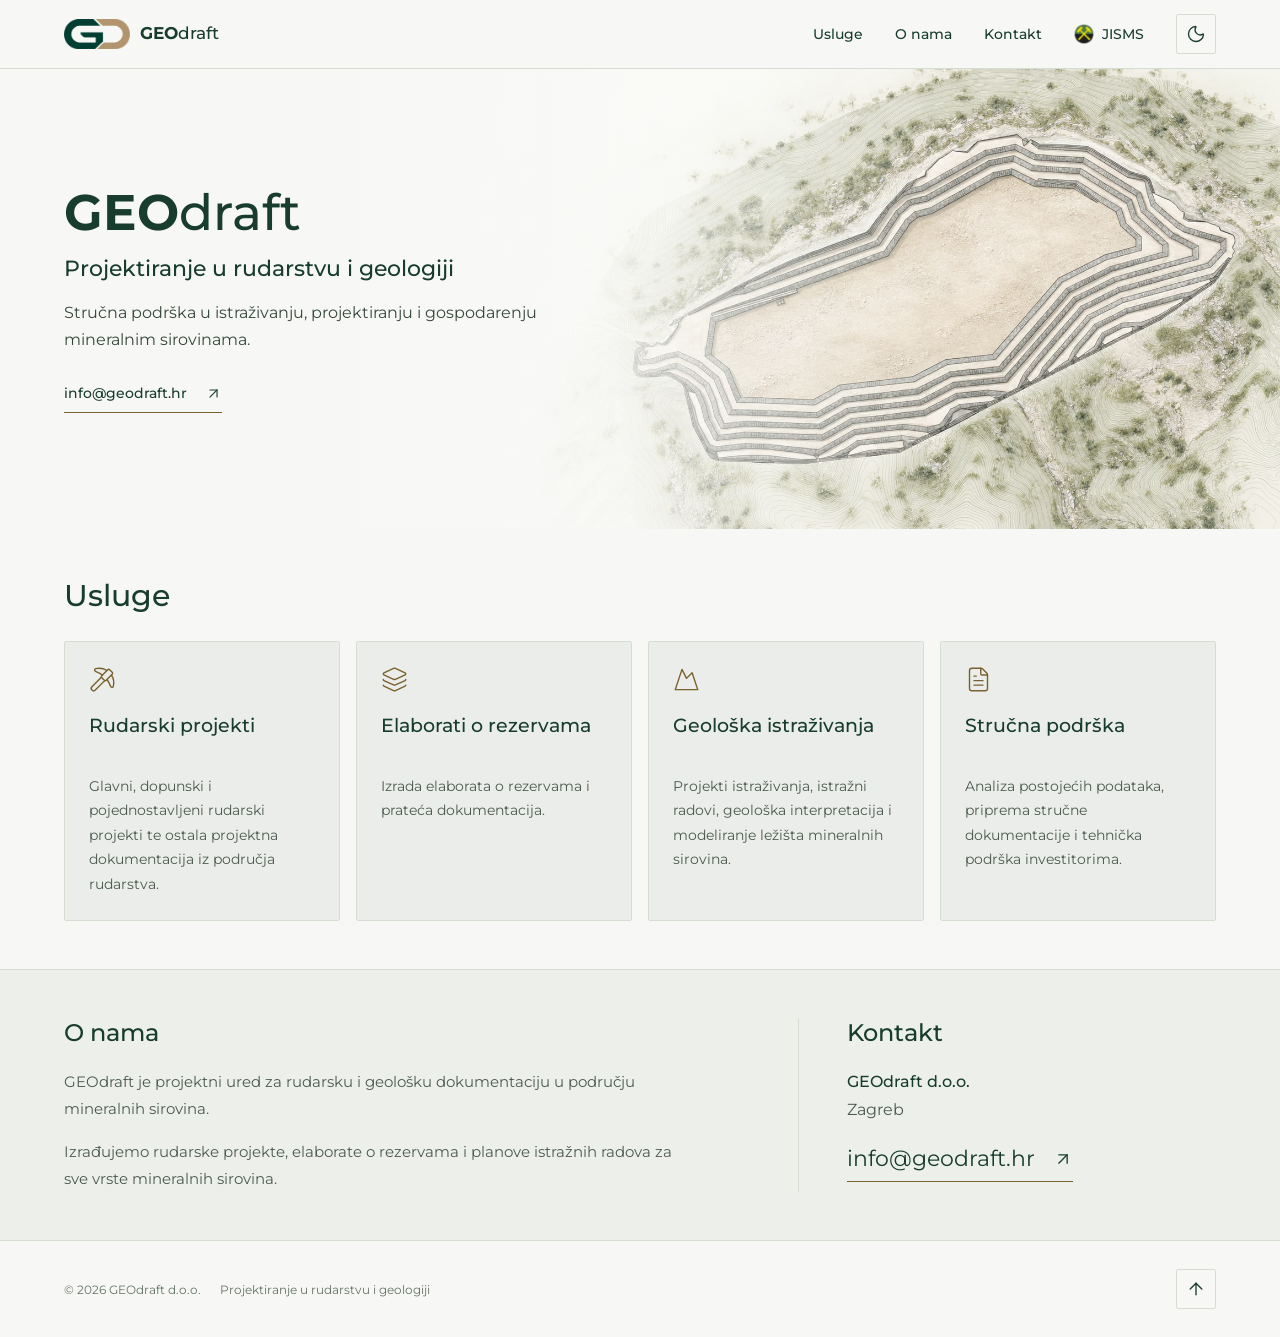
==== preview/index.html @ adfcd2a0 "Refine GEOdraft hero imagery and mobile contrast" ====
<!doctype html>
<html lang="hr">
  <head>
    <meta charset="utf-8" />
    <meta name="viewport" content="width=device-width, initial-scale=1" />
    <title>GEOdraft | Projektiranje u rudarstvu i geologiji</title>
    <meta name="description" content="GEOdraft pruža stručne usluge u području rudarstva i geologije, uključujući rudarske projekte, elaborate o rezervama i geološka istraživanja." />
    <meta name="robots" content="index, follow" />
    <meta name="theme-color" content="#f7f8f5" />
    <link rel="icon" type="image/png" href="assets/geodraft-icon-64.png" />
    <link rel="apple-touch-icon" href="assets/geodraft-icon-180.png" />
    <link rel="preload" href="assets/quarry-revised-1280.avif" as="image" type="image/avif" media="(max-width: 767px)" fetchpriority="high" />
    <link rel="preload" href="assets/quarry-revised-1672.avif" as="image" type="image/avif" media="(min-width: 768px)" fetchpriority="high" />
    <link rel="preload" href="assets/montserrat-medium-latin.woff2" as="font" type="font/woff2" crossorigin />
    <link rel="stylesheet" href="styles.css?v=mobile-hero-soft" />
    <link rel="stylesheet" href="brand.css?v=company-card" />
    <script>
      (() => {
        let theme;
        try { theme = localStorage.getItem('geodraft-theme') || localStorage.getItem('stratik-rework-theme'); } catch {}
        document.documentElement.dataset.theme = theme === 'dark' ? 'dark' : 'light';
        document.documentElement.classList.add('js');
      })();
    </script>
    <script defer src="assets/icon-nodes.js"></script>
    <script defer src="site.js?v=hero-auto"></script>
  </head>
  <body>
    <a class="skip-link" href="#main">Preskoči na sadržaj</a>
    <header class="site-header" id="top">
      <div class="header-inner container">
        <a class="brand" href="#hero" aria-label="GEOdraft početna">
          <img class="brand-logo" src="assets/geodraft-mark-320.webp" alt="" width="320" height="149" />
          <span class="brand-name">GEO<span>draft</span></span>
        </a>
        <nav class="desktop-nav" aria-label="Glavna navigacija">
          <a href="#usluge">Usluge</a>
          <a href="#o-nama">O nama</a>
          <a href="#kontakt">Kontakt</a>
          <a class="map-link" href="https://jisms.gospodarstvo.gov.hr/#/maps" target="_blank" rel="noopener noreferrer" title="JISMS karta mineralnih sirovina (nova kartica)"><img src="assets/jisms-favicon.ico" alt="" width="20" height="20" />JISMS</a>
        </nav>
        <div class="header-actions">
          <button class="icon-button theme-toggle" type="button" data-theme-toggle aria-label="Uključi tamni način" title="Uključi tamni način" aria-pressed="false">
            <span class="theme-sun"><i data-icon="Sun"></i></span>
            <span class="theme-moon"><i data-icon="Moon"></i></span>
          </button>
          <button class="icon-button menu-toggle" type="button" aria-label="Otvori navigaciju" aria-controls="mobile-nav" aria-expanded="false" data-menu-toggle><i data-icon="Menu"></i></button>
        </div>
      </div>
      <nav class="mobile-nav" id="mobile-nav" aria-label="Mobilna navigacija" hidden>
        <a href="#usluge">Usluge</a>
        <a href="#o-nama">O nama</a>
        <a href="#kontakt">Kontakt</a>
        <a class="map-link" href="https://jisms.gospodarstvo.gov.hr/#/maps" target="_blank" rel="noopener noreferrer" title="JISMS karta mineralnih sirovina (nova kartica)"><img src="assets/jisms-favicon.ico" alt="" width="20" height="20" />JISMS</a>
      </nav>
    </header>

    <main id="main" tabindex="-1">
      <section class="hero" id="hero" data-slide="0" aria-labelledby="hero-title">
        <picture>
          <source media="(max-width: 767px)" srcset="assets/quarry-revised-1280.avif" type="image/avif" />
          <source srcset="assets/quarry-revised-1672.avif" type="image/avif" />
          <source media="(max-width: 767px)" srcset="assets/quarry-revised-1280.webp" type="image/webp" />
          <img class="hero-landscape" src="assets/quarry-revised-1672.webp" alt="Skica kamenoloma s etažama i izohipsama okolnog terena" width="1672" height="941" fetchpriority="high" />
        </picture>
        <picture>
          <source media="(max-width: 767px)" srcset="assets/gravel-sketch-1280.avif" type="image/avif" />
          <source srcset="assets/gravel-sketch-1672.avif" type="image/avif" />
          <source media="(max-width: 767px)" srcset="assets/gravel-sketch-1280.webp" type="image/webp" />
          <img class="hero-landscape hero-landscape--alternate" src="assets/gravel-sketch-1672.webp" alt="Skica šljunčare s vodom, obalnim kosinama i izohipsama okolnog terena" width="1672" height="941" loading="lazy" decoding="async" aria-hidden="true" />
        </picture>
        <div class="hero-inner container">
          <div class="hero-copy">
            <h1 id="hero-title">GEO<span>draft</span></h1>
            <p class="hero-subtitle">Projektiranje u rudarstvu i geologiji</p>
            <p class="hero-description">Stručna podrška u istraživanju, projektiranju i gospodarenju mineralnim sirovinama.</p>
            <a class="hero-contact" href="mailto:info@geodraft.hr">info@geodraft.hr <i data-icon="ArrowUpRight"></i></a>
          </div>
        </div>
      </section>

      <section class="services section-space" id="usluge" aria-labelledby="services-title">
        <div class="container">
          <h2 id="services-title">Usluge</h2>
          <div class="services-grid" role="region" aria-labelledby="services-title" tabindex="0">
            <article class="service" id="usluga-projekti" aria-labelledby="projects-title">
              <span class="service-icon"><i data-icon="Pickaxe"></i></span>
              <h3 id="projects-title">Rudarski projekti</h3>
              <p>Glavni, dopunski i pojednostavljeni rudarski projekti te ostala projektna dokumentacija iz područja rudarstva.</p>
            </article>
            <article class="service" id="usluga-rezerve" aria-labelledby="reserves-title">
              <span class="service-icon"><i data-icon="Layers"></i></span>
              <h3 id="reserves-title">Elaborati o rezervama</h3>
              <p>Izrada elaborata o rezervama i prateća dokumentacija.</p>
            </article>
            <article class="service" id="usluga-istrazivanje" aria-labelledby="research-title">
              <span class="service-icon"><i data-icon="Mountain"></i></span>
              <h3 id="research-title">Geološka istraživanja</h3>
              <p>Projekti istraživanja, istražni radovi, geološka interpretacija i modeliranje ležišta mineralnih sirovina.</p>
            </article>
            <article class="service" aria-labelledby="support-title">
              <span class="service-icon"><i data-icon="FileText"></i></span>
              <h3 id="support-title">Stručna podrška</h3>
              <p>Analiza postojećih podataka, priprema stručne dokumentacije i tehnička podrška investitorima.</p>
            </article>
          </div>
        </div>
      </section>

      <div class="company-profile">
        <div class="container company-layout">
          <section class="about" id="o-nama" aria-labelledby="about-title">
            <h2 id="about-title">O nama</h2>
            <div class="about-copy">
              <p>GEOdraft je projektni ured za rudarsku i geološku dokumentaciju u području mineralnih sirovina.</p>
              <p>Izrađujemo rudarske projekte, elaborate o rezervama i planove istražnih radova za sve vrste mineralnih sirovina.</p>
            </div>
          </section>

          <section class="contact" id="kontakt" aria-labelledby="contact-title">
            <h2 id="contact-title">Kontakt</h2>
            <address class="contact-details">
              <p class="contact-company">GEOdraft d.o.o.</p>
              <p>Zagreb</p>
              <a class="email-link" href="mailto:info@geodraft.hr">info@geodraft.hr <i data-icon="ArrowUpRight"></i></a>
            </address>
          </section>
        </div>
      </div>
    </main>

    <footer class="site-footer">
      <div class="container footer-inner">
        <div class="footer-meta">
          <p>&copy; <span data-year>2026</span> GEOdraft d.o.o. <span class="footer-description">Projektiranje u rudarstvu i geologiji</span></p>
        </div>
        <a class="icon-button" href="#hero" aria-label="Na vrh stranice" title="Na vrh stranice"><i data-icon="ArrowUp"></i></a>
      </div>
    </footer>
  </body>
</html>
---- preview/styles.css ----
@font-face{font-family:Montserrat;src:url('assets/montserrat-regular-latin.woff2') format('woff2');font-style:normal;font-weight:400;font-display:swap}
@font-face{font-family:Montserrat;src:url('assets/montserrat-medium-latin.woff2') format('woff2');font-style:normal;font-weight:500;font-display:swap}
@font-face{font-family:Montserrat;src:url('assets/montserrat-semibold-latin.woff2') format('woff2');font-style:normal;font-weight:600;font-display:swap}
@font-face{font-family:Montserrat;src:url('assets/montserrat-bold-latin.woff2') format('woff2');font-style:normal;font-weight:700;font-display:swap}

* {box-sizing:border-box;letter-spacing:0}
html {scroll-behavior:smooth;scroll-padding-top:calc(var(--header-height) + 20px)}
body {margin:0;min-height:100svh;display:flex;flex-direction:column;background:var(--paper);color:var(--body);font:400 16px/1.75 Montserrat,Arial,sans-serif;-webkit-font-smoothing:antialiased}
body>header,body>main,body>footer {flex-shrink:0}
body>main {flex:1 0 auto;display:flex;flex-direction:column}
body>main>* {flex-shrink:0}
::selection {background:var(--accent);color:#183c2d}
h1,h2,h3,p {margin:0}
h1,h2,h3 {color:var(--ink);font-weight:500;line-height:1.25;overflow-wrap:break-word}
h2 {font-size:30px}
h3 {font-size:19px}
a {color:inherit;text-decoration:none}
button {font:inherit;color:inherit;cursor:pointer}
button,a {-webkit-tap-highlight-color:transparent}
:focus-visible {outline:2px solid var(--accent-ink);outline-offset:5px}
img {display:block;max-width:100%;object-fit:contain}
.icon,[data-icon] {display:inline-block;width:20px;height:20px;flex:none}
svg.icon {stroke:currentColor;stroke-width:1.6;fill:none;stroke-linecap:round;stroke-linejoin:round}
[hidden] {display:none!important}
.container {width:min(100% - var(--gutter)*2,1280px);margin-inline:auto}
.section-space {padding-block:48px}
.skip-link {position:fixed;left:16px;top:12px;z-index:100;padding:10px 16px;background:var(--ink);color:var(--paper);transform:translateY(calc(-100% - 24px))}
.skip-link:focus {transform:none}
.site-header {position:sticky;top:0;z-index:30;background:var(--paper);border-bottom:1px solid var(--line)}
.header-inner {min-height:var(--header-height);display:flex;align-items:center;gap:32px}
.brand {display:inline-flex;align-items:center;gap:10px;flex:none;color:var(--ink)}
.brand-logo {width:66px;height:31px}
.brand-name {font-size:17px;font-weight:700;line-height:1.15;white-space:nowrap}
.brand-name>span {font-weight:500}
:root[data-theme=dark] .brand-logo {filter:brightness(0) invert(1)}
.desktop-nav {display:flex;gap:32px;align-items:center;margin-left:auto}
.desktop-nav a {position:relative;padding:10px 0;color:var(--ink);font-size:14px;font-weight:500}
.desktop-nav a:after {content:'';position:absolute;left:0;right:0;bottom:3px;height:1px;background:var(--accent-ink);transform:scaleX(0);transform-origin:left;transition:transform .2s}
.desktop-nav a:hover:after,.desktop-nav a[aria-current]:after {transform:scaleX(1)}
.map-link {display:inline-flex;align-items:center;gap:8px}
.map-link img {width:20px;height:20px;flex:none}
.header-actions {display:flex;align-items:center;gap:10px}
.icon-button {display:inline-grid;place-items:center;width:40px;height:40px;padding:0;border:1px solid var(--line);border-radius:2px;background:transparent;color:var(--ink);transition:background .2s,border-color .2s}
.icon-button:hover {background:var(--soft-hover);border-color:var(--accent-ink)}
.theme-toggle {position:relative}
.theme-toggle>span {position:absolute;display:grid;place-items:center;transition:opacity .2s}
.theme-sun {opacity:0}
.theme-moon {opacity:1}
:root[data-theme=dark] .theme-sun {opacity:1}
:root[data-theme=dark] .theme-moon {opacity:0}
.menu-toggle,.mobile-nav {display:none}
.hero {position:relative;display:flex;flex-grow:1;isolation:isolate;overflow:hidden;background:#f7f8f5;color:#183c2d}
.hero>picture {display:contents}
.hero-landscape {position:absolute;inset:0 0 0 auto;z-index:-2;width:72%;height:100%;object-fit:cover;object-position:center}
.hero-landscape--alternate {opacity:0;transition:opacity .8s ease}
.hero[data-slide="1"] .hero-landscape--alternate {opacity:1}
.hero:before {content:'';position:absolute;inset:0;z-index:-1;background:linear-gradient(90deg,rgba(247,248,245,.98),rgba(247,248,245,.94) 25%,rgba(247,248,245,.78) 43%,rgba(247,248,245,0) 75%)}
:root[data-theme=dark] .hero {background:#19251f;color:#f7f8f5}
:root[data-theme=dark] .hero-landscape {-webkit-mask-image:linear-gradient(90deg,transparent,#000 32%);mask-image:linear-gradient(90deg,transparent,#000 32%)}
:root[data-theme=dark] .hero:before {background:linear-gradient(90deg,rgba(10,24,17,.97),rgba(11,23,17,.91) 28%,rgba(12,23,18,.52) 62%,rgba(12,23,18,.2) 85%)}
.hero-inner {min-height:460px;display:flex;align-items:center;padding-block:48px}
.hero-copy {max-width:620px}
.hero h1 {font-size:50px;font-weight:700;color:inherit;line-height:1.1}
.hero h1>span {font-weight:500}
.hero-subtitle {font-size:22px;font-weight:500;line-height:1.4;margin-top:14px;max-width:560px}
.hero-description {font-size:16px;line-height:1.7;margin-top:14px;max-width:490px;color:#35483d}
:root[data-theme=dark] .hero-description {color:#edf0ea}
.hero-contact {display:inline-flex;align-items:center;gap:18px;margin-top:22px;padding-block:8px;border-bottom:1px solid var(--accent-ink);color:inherit;font-size:14px;font-weight:500;line-height:1.5;transition:color .2s}
.hero-contact .icon {width:17px;height:17px}
.hero-contact:hover {color:var(--accent-ink)}
.hero-contact:focus-visible {outline-color:currentColor}
.services h2 {margin-bottom:26px}
.services-grid {display:grid;grid-template-columns:repeat(4,minmax(0,1fr));gap:16px}
.services-scroll-track {display:none}
.service {min-width:0;padding:24px;border:1px solid var(--line);border-radius:2px;background:color-mix(in srgb,#183c2d 6%,var(--paper));transition:transform .28s cubic-bezier(.16,1,.3,1),background-color .28s ease,border-color .28s ease}
:root[data-theme=dark] .service {background:color-mix(in srgb,#183c2d 30%,var(--paper))}
.service-icon {display:block;height:28px;color:var(--accent-ink);margin-bottom:20px}
.service-icon .icon {width:27px;height:27px;stroke-width:1.25}
.service h3 {font-weight:500;min-height:48px}
.service p {margin-top:12px;font-size:14px;line-height:1.75}
.company-profile {background:var(--soft);border-block:1px solid var(--line)}
.company-layout {display:grid;grid-template-columns:minmax(0,1.6fr) minmax(0,1fr);gap:64px;padding-block:48px}
.company-layout h2 {font-size:24px;margin-bottom:20px}
.about-copy {max-width:62ch;font-size:15px;line-height:1.8}
.about-copy p+p {margin-top:16px}
.contact {border-left:1px solid var(--line);padding-left:48px}
.contact-details {font-style:normal}
.contact-company {color:var(--ink);font-size:16px;font-weight:500}
.email-link {display:inline-flex;align-items:center;gap:18px;color:var(--ink);font-size:22px;line-height:1.4;margin-top:20px;padding-bottom:6px;border-bottom:1px solid var(--accent-ink)}
.email-link:hover {color:var(--accent-ink)}
.footer-inner {display:flex;align-items:center;gap:32px;padding-block:28px;font-size:12px;color:var(--muted)}
.footer-meta {margin-right:auto}
.footer-description {margin-left:16px}
.footer-inner>a:hover {color:var(--ink)}
.footer-inner .icon-button {flex:none}

@media(hover:hover) and (pointer:fine) {
  .services-grid:not(.is-dragging) .service:hover {transform:translateY(-4px);border-color:var(--accent-ink);background:color-mix(in srgb,#183c2d 10%,var(--paper))}
  :root[data-theme=dark] .services-grid:not(.is-dragging) .service:hover {background:color-mix(in srgb,#183c2d 50%,var(--paper))}
}
@media(max-width:1199px) {
  .desktop-nav {gap:20px}
  .header-inner {gap:24px}
  .company-layout {gap:40px}
  .contact {padding-left:32px}
  .service {padding:24px 20px}
}
@media(min-width:768px) and (max-width:999px) {
  .services-grid {grid-template-columns:repeat(2,minmax(0,1fr))}
  .service h3 {min-height:0}
  .company-layout {grid-template-columns:minmax(0,1.2fr) minmax(0,1fr);gap:32px}
  .email-link {font-size:20px;gap:12px}
}
@media(max-width:767px) {
  h2 {font-size:28px}
  h3 {font-size:21px}
  .section-space {padding-block:36px}
  .header-inner {gap:16px}
  .brand-logo {width:54px;height:25px}
  .brand-name {font-size:15px}
  .desktop-nav {gap:0 16px;flex-wrap:wrap;min-width:0}
  .desktop-nav a {font-size:13px}
  .js .desktop-nav {display:none}
  .header-actions {margin-left:auto}
  .js .menu-toggle {display:inline-grid}
  .js .mobile-nav:not([hidden]) {display:flex;flex-direction:column;gap:4px;padding:12px var(--gutter) 20px;border-top:1px solid var(--line);max-height:calc(100dvh - var(--header-height));overflow-y:auto}
  .mobile-nav a {padding:10px 0;color:var(--ink);font-weight:500}
  .hero-inner {min-height:350px;padding-block:36px}
  .hero h1 {font-size:40px}
  .hero-subtitle {font-size:21px;max-width:350px;margin-top:14px}
  .hero-description {font-size:15px;max-width:350px;margin-top:14px}
  .hero-contact {margin-top:18px}
  .hero-landscape {inset:0;width:100%;height:100%;object-position:65% 50%}
  :root[data-theme=dark] .hero-landscape {-webkit-mask-image:none;mask-image:none}
  .hero:before {background:linear-gradient(90deg,rgba(247,248,245,.78),rgba(247,248,245,.55))}
  :root[data-theme=dark] .hero:before {background:linear-gradient(90deg,rgba(10,24,17,.9),rgba(11,23,17,.76))}
  .services h2 {margin-bottom:24px}
  .services-grid {
    display:flex;gap:12px;overflow-x:auto;
    margin-inline:calc(-1 * var(--gutter));padding:4px var(--gutter) 8px;
    scroll-snap-type:x mandatory;scroll-padding-inline:var(--gutter);
    overscroll-behavior-x:contain;-webkit-overflow-scrolling:touch;
    scrollbar-width:none;cursor:grab;
  }
  .services-grid::-webkit-scrollbar {display:none}
  .js .services-grid {
    --edge-left:1;--edge-right:1;
    -webkit-mask-image:linear-gradient(to right,rgba(0,0,0,var(--edge-left)),#000 24px,#000 calc(100% - 24px),rgba(0,0,0,var(--edge-right)));
    mask-image:linear-gradient(to right,rgba(0,0,0,var(--edge-left)),#000 24px,#000 calc(100% - 24px),rgba(0,0,0,var(--edge-right)));
  }
  .js .services-grid.can-scroll-back {--edge-left:0}
  .js .services-grid.can-scroll-forward {--edge-right:0}
  .js .services-grid:focus-visible {outline-offset:-3px;-webkit-mask-image:none;mask-image:none}
  .service {flex:0 0 82vw;scroll-snap-align:start;padding:26px 24px;min-height:252px}
  .services-scroll-track {display:block;height:4px;margin-top:16px;background:var(--line);border-radius:2px;overflow:hidden}
  .services-scroll-thumb {display:block;height:100%;background:var(--accent-ink);border-radius:2px}
  .services-grid.is-dragging {scroll-snap-type:none;cursor:grabbing;user-select:none}
  .service h3 {min-height:0}
  .service p {font-size:14px}
  .service-icon {margin-bottom:20px}
  .company-layout {grid-template-columns:1fr;gap:32px;padding-block:36px}
  .company-layout h2 {margin-bottom:16px}
  .contact {border-left:0;border-top:1px solid var(--line);padding:28px 0 0}
  .email-link {font-size:22px}
  .footer-inner {flex-wrap:wrap;gap:18px 24px;padding-block:24px}
  .footer-meta {flex:1;min-width:0}
  .footer-description {display:block;margin-left:0}
  .footer-inner .icon-button {margin-left:auto}
  .header-actions {display:none}
  .js .header-actions {display:flex}
}
@media(max-width:374px) {
  .hero h1 {font-size:40px}
  .hero-subtitle {font-size:20px}
  .email-link {font-size:22px;gap:16px}
}
@media(prefers-reduced-motion:reduce) {
  html {scroll-behavior:auto}
  .services-grid:not(.is-dragging) .service:hover {transform:none}
  *,*:before,*:after {animation:none!important;transition:none!important;scroll-behavior:auto!important}
}
---- preview/brand.css ----
:root {
  color-scheme:light;
  --paper:#f7f8f5;
  --soft:#edf0ea;
  --soft-hover:#e2e8dd;
  --ink:#183c2d;
  --body:#4c5a51;
  --muted:#647368;
  --line:#d5ddd2;
  --accent:#d1b574;
  --accent-ink:#7a612d;
  --gutter:64px;
  --header-height:68px;
}
:root[data-theme=dark] {
  color-scheme:dark;
  --paper:#151a18;
  --soft:#1c2420;
  --soft-hover:#28332a;
  --ink:#f0f2ea;
  --body:#bdc5bc;
  --muted:#97a597;
  --line:#364139;
  --accent-ink:#d1b574;
}
@media(max-width:1199px) {:root {--gutter:40px}}
@media(max-width:767px) {:root {--gutter:24px;--header-height:60px}}
@media(max-width:374px) {:root {--gutter:20px}}
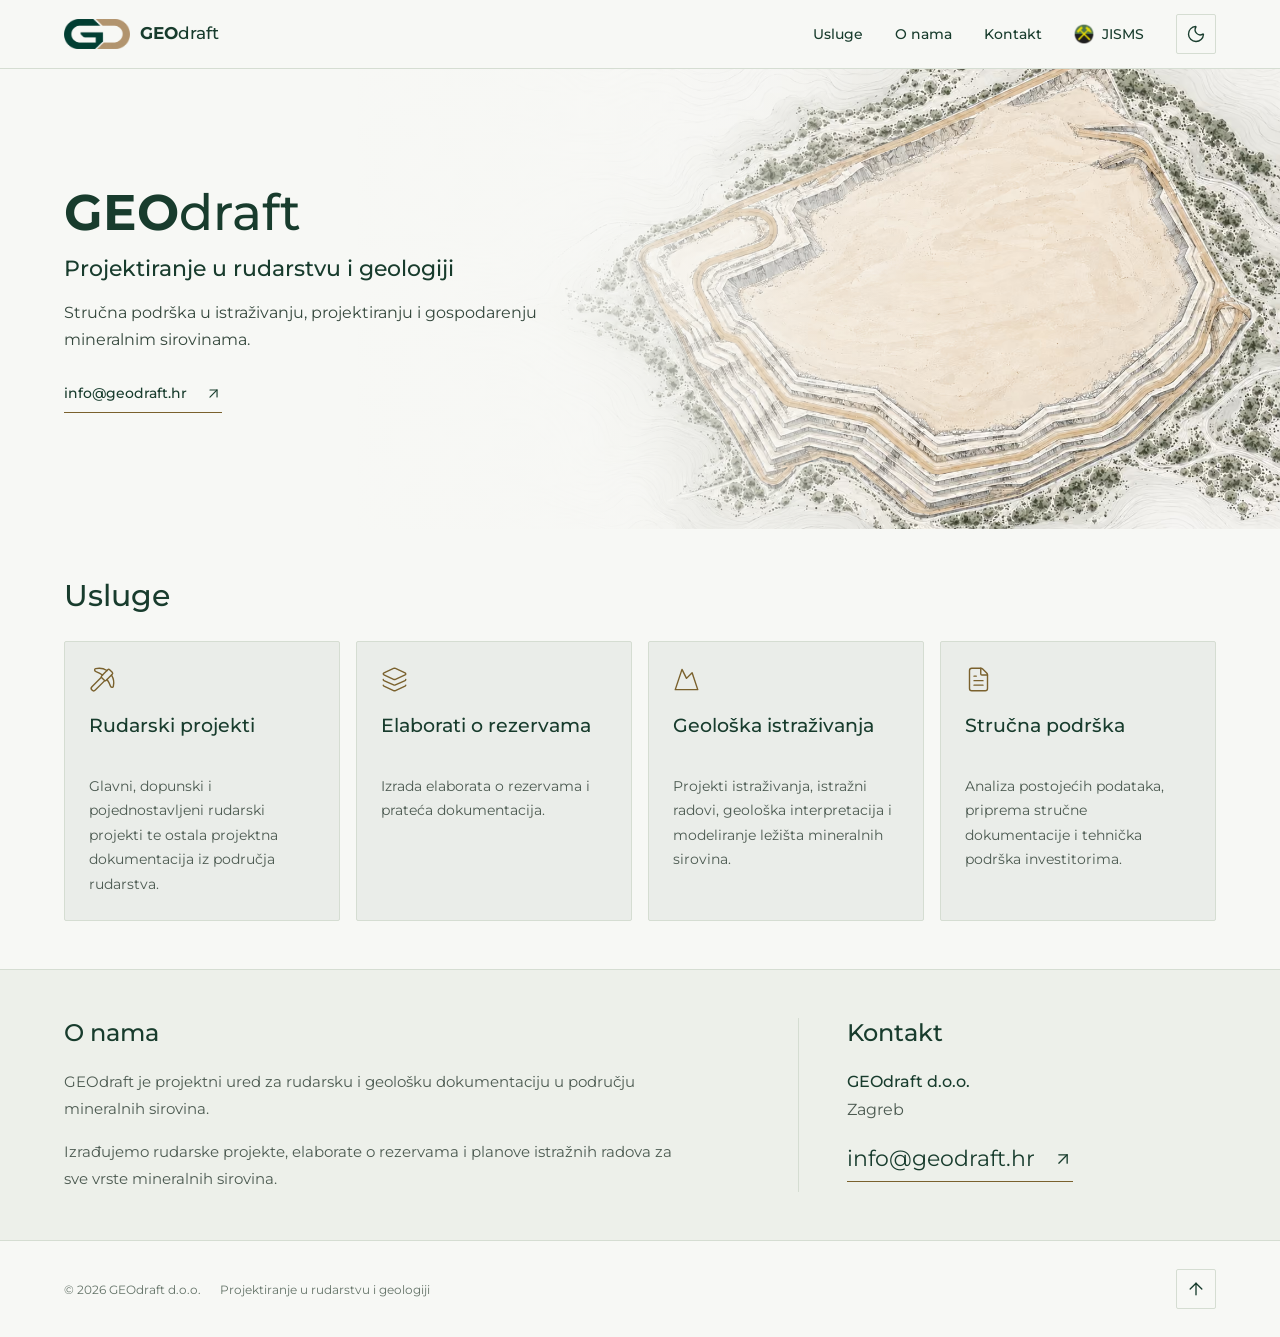
==== commit 270a9faf: "Replace GEOdraft quarry hero sketch" ====
--- a/preview/index.html
+++ b/preview/index.html
@@ -9,8 +9,8 @@
     <meta name="theme-color" content="#f7f8f5" />
     <link rel="icon" type="image/png" href="assets/geodraft-icon-64.png" />
     <link rel="apple-touch-icon" href="assets/geodraft-icon-180.png" />
-    <link rel="preload" href="assets/quarry-revised-1280.avif" as="image" type="image/avif" media="(max-width: 767px)" fetchpriority="high" />
-    <link rel="preload" href="assets/quarry-revised-1672.avif" as="image" type="image/avif" media="(min-width: 768px)" fetchpriority="high" />
+    <link rel="preload" href="assets/quarry-ag-1280.avif" as="image" type="image/avif" media="(max-width: 767px)" fetchpriority="high" />
+    <link rel="preload" href="assets/quarry-ag-1672.avif" as="image" type="image/avif" media="(min-width: 768px)" fetchpriority="high" />
     <link rel="preload" href="assets/montserrat-medium-latin.woff2" as="font" type="font/woff2" crossorigin />
     <link rel="stylesheet" href="styles.css?v=mobile-hero-soft" />
     <link rel="stylesheet" href="brand.css?v=company-card" />
@@ -58,10 +58,10 @@
     <main id="main" tabindex="-1">
       <section class="hero" id="hero" data-slide="0" aria-labelledby="hero-title">
         <picture>
-          <source media="(max-width: 767px)" srcset="assets/quarry-revised-1280.avif" type="image/avif" />
-          <source srcset="assets/quarry-revised-1672.avif" type="image/avif" />
-          <source media="(max-width: 767px)" srcset="assets/quarry-revised-1280.webp" type="image/webp" />
-          <img class="hero-landscape" src="assets/quarry-revised-1672.webp" alt="Skica kamenoloma s etažama i izohipsama okolnog terena" width="1672" height="941" fetchpriority="high" />
+          <source media="(max-width: 767px)" srcset="assets/quarry-ag-1280.avif" type="image/avif" />
+          <source srcset="assets/quarry-ag-1672.avif" type="image/avif" />
+          <source media="(max-width: 767px)" srcset="assets/quarry-ag-1280.webp" type="image/webp" />
+          <img class="hero-landscape" src="assets/quarry-ag-1672.webp" alt="Skica kamenoloma s etažama, pristupnom cestom i izohipsama" width="1672" height="941" fetchpriority="high" />
         </picture>
         <picture>
           <source media="(max-width: 767px)" srcset="assets/gravel-sketch-1280.avif" type="image/avif" />
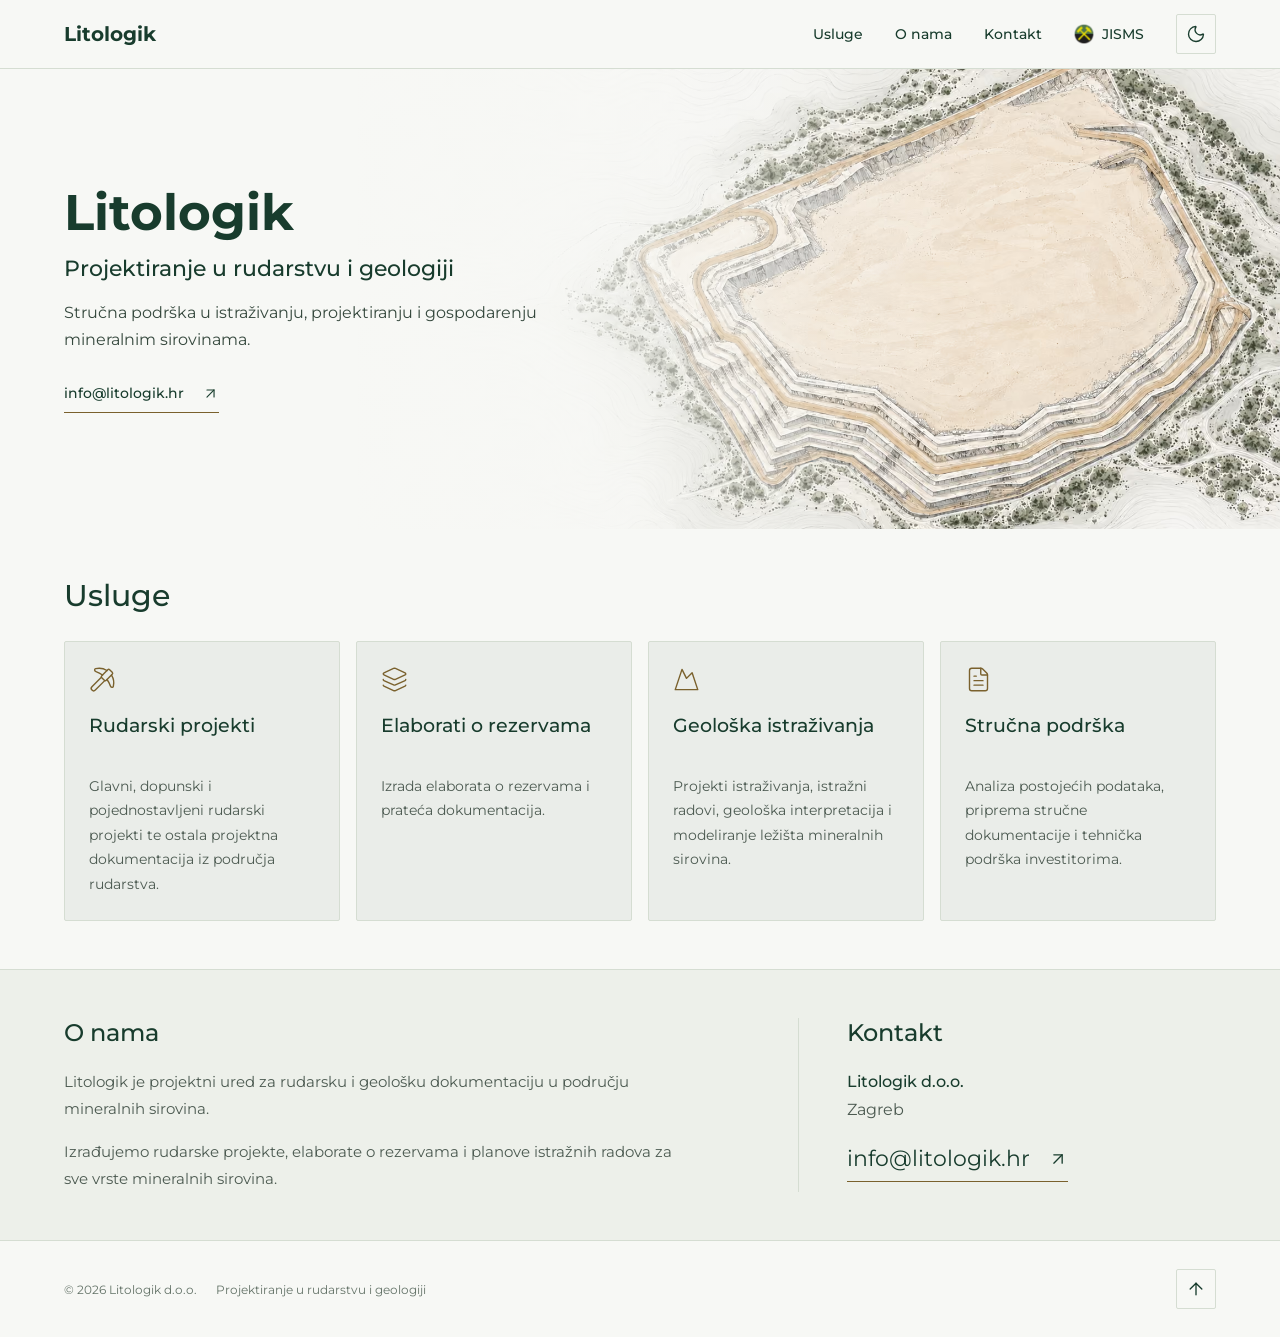
==== commit 02e19424: "Rename GEOdraft site to Litologik" ====
--- a/preview/index.html
+++ b/preview/index.html
@@ -3,35 +3,33 @@
   <head>
     <meta charset="utf-8" />
     <meta name="viewport" content="width=device-width, initial-scale=1" />
-    <title>GEOdraft | Projektiranje u rudarstvu i geologiji</title>
-    <meta name="description" content="GEOdraft pruža stručne usluge u području rudarstva i geologije, uključujući rudarske projekte, elaborate o rezervama i geološka istraživanja." />
+    <title>Litologik | Projektiranje u rudarstvu i geologiji</title>
+    <meta name="description" content="Litologik pruža stručne usluge u području rudarstva i geologije, uključujući rudarske projekte, elaborate o rezervama i geološka istraživanja." />
     <meta name="robots" content="index, follow" />
     <meta name="theme-color" content="#f7f8f5" />
-    <link rel="icon" type="image/png" href="assets/geodraft-icon-64.png" />
-    <link rel="apple-touch-icon" href="assets/geodraft-icon-180.png" />
+    <link rel="icon" type="image/svg+xml" href="assets/litologik-icon.svg" />
     <link rel="preload" href="assets/quarry-ag-1280.avif" as="image" type="image/avif" media="(max-width: 767px)" fetchpriority="high" />
     <link rel="preload" href="assets/quarry-ag-1672.avif" as="image" type="image/avif" media="(min-width: 768px)" fetchpriority="high" />
     <link rel="preload" href="assets/montserrat-medium-latin.woff2" as="font" type="font/woff2" crossorigin />
-    <link rel="stylesheet" href="styles.css?v=mobile-hero-soft" />
+    <link rel="stylesheet" href="styles.css?v=litologik-name" />
     <link rel="stylesheet" href="brand.css?v=company-card" />
     <script>
       (() => {
         let theme;
-        try { theme = localStorage.getItem('geodraft-theme') || localStorage.getItem('stratik-rework-theme'); } catch {}
+        try { theme = localStorage.getItem('litologik-theme') || localStorage.getItem('geodraft-theme') || localStorage.getItem('stratik-rework-theme'); } catch {}
         document.documentElement.dataset.theme = theme === 'dark' ? 'dark' : 'light';
         document.documentElement.classList.add('js');
       })();
     </script>
     <script defer src="assets/icon-nodes.js"></script>
-    <script defer src="site.js?v=hero-auto"></script>
+    <script defer src="site.js?v=litologik-name"></script>
   </head>
   <body>
     <a class="skip-link" href="#main">Preskoči na sadržaj</a>
     <header class="site-header" id="top">
       <div class="header-inner container">
-        <a class="brand" href="#hero" aria-label="GEOdraft početna">
-          <img class="brand-logo" src="assets/geodraft-mark-320.webp" alt="" width="320" height="149" />
-          <span class="brand-name">GEO<span>draft</span></span>
+        <a class="brand" href="#hero" aria-label="Litologik početna">
+          <span class="brand-name">Litologik</span>
         </a>
         <nav class="desktop-nav" aria-label="Glavna navigacija">
           <a href="#usluge">Usluge</a>
@@ -71,10 +69,10 @@
         </picture>
         <div class="hero-inner container">
           <div class="hero-copy">
-            <h1 id="hero-title">GEO<span>draft</span></h1>
+            <h1 id="hero-title">Litologik</h1>
             <p class="hero-subtitle">Projektiranje u rudarstvu i geologiji</p>
             <p class="hero-description">Stručna podrška u istraživanju, projektiranju i gospodarenju mineralnim sirovinama.</p>
-            <a class="hero-contact" href="mailto:info@geodraft.hr">info@geodraft.hr <i data-icon="ArrowUpRight"></i></a>
+            <a class="hero-contact" href="mailto:info@litologik.hr">info@litologik.hr <i data-icon="ArrowUpRight"></i></a>
           </div>
         </div>
       </section>
@@ -112,7 +110,7 @@
           <section class="about" id="o-nama" aria-labelledby="about-title">
             <h2 id="about-title">O nama</h2>
             <div class="about-copy">
-              <p>GEOdraft je projektni ured za rudarsku i geološku dokumentaciju u području mineralnih sirovina.</p>
+              <p>Litologik je projektni ured za rudarsku i geološku dokumentaciju u području mineralnih sirovina.</p>
               <p>Izrađujemo rudarske projekte, elaborate o rezervama i planove istražnih radova za sve vrste mineralnih sirovina.</p>
             </div>
           </section>
@@ -120,9 +118,9 @@
           <section class="contact" id="kontakt" aria-labelledby="contact-title">
             <h2 id="contact-title">Kontakt</h2>
             <address class="contact-details">
-              <p class="contact-company">GEOdraft d.o.o.</p>
+              <p class="contact-company">Litologik d.o.o.</p>
               <p>Zagreb</p>
-              <a class="email-link" href="mailto:info@geodraft.hr">info@geodraft.hr <i data-icon="ArrowUpRight"></i></a>
+              <a class="email-link" href="mailto:info@litologik.hr">info@litologik.hr <i data-icon="ArrowUpRight"></i></a>
             </address>
           </section>
         </div>
@@ -132,7 +130,7 @@
     <footer class="site-footer">
       <div class="container footer-inner">
         <div class="footer-meta">
-          <p>&copy; <span data-year>2026</span> GEOdraft d.o.o. <span class="footer-description">Projektiranje u rudarstvu i geologiji</span></p>
+          <p>&copy; <span data-year>2026</span> Litologik d.o.o. <span class="footer-description">Projektiranje u rudarstvu i geologiji</span></p>
         </div>
         <a class="icon-button" href="#hero" aria-label="Na vrh stranice" title="Na vrh stranice"><i data-icon="ArrowUp"></i></a>
       </div>
--- a/preview/styles.css
+++ b/preview/styles.css
@@ -29,10 +29,7 @@
 .site-header {position:sticky;top:0;z-index:30;background:var(--paper);border-bottom:1px solid var(--line)}
 .header-inner {min-height:var(--header-height);display:flex;align-items:center;gap:32px}
 .brand {display:inline-flex;align-items:center;gap:10px;flex:none;color:var(--ink)}
-.brand-logo {width:66px;height:31px}
-.brand-name {font-size:17px;font-weight:700;line-height:1.15;white-space:nowrap}
-.brand-name>span {font-weight:500}
-:root[data-theme=dark] .brand-logo {filter:brightness(0) invert(1)}
+.brand-name {font-size:20px;font-weight:700;line-height:1.15;white-space:nowrap}
 .desktop-nav {display:flex;gap:32px;align-items:center;margin-left:auto}
 .desktop-nav a {position:relative;padding:10px 0;color:var(--ink);font-size:14px;font-weight:500}
 .desktop-nav a:after {content:'';position:absolute;left:0;right:0;bottom:3px;height:1px;background:var(--accent-ink);transform:scaleX(0);transform-origin:left;transition:transform .2s}
@@ -61,7 +58,6 @@
 .hero-inner {min-height:460px;display:flex;align-items:center;padding-block:48px}
 .hero-copy {max-width:620px}
 .hero h1 {font-size:50px;font-weight:700;color:inherit;line-height:1.1}
-.hero h1>span {font-weight:500}
 .hero-subtitle {font-size:22px;font-weight:500;line-height:1.4;margin-top:14px;max-width:560px}
 .hero-description {font-size:16px;line-height:1.7;margin-top:14px;max-width:490px;color:#35483d}
 :root[data-theme=dark] .hero-description {color:#edf0ea}
@@ -116,8 +112,7 @@
   h3 {font-size:21px}
   .section-space {padding-block:36px}
   .header-inner {gap:16px}
-  .brand-logo {width:54px;height:25px}
-  .brand-name {font-size:15px}
+  .brand-name {font-size:18px}
   .desktop-nav {gap:0 16px;flex-wrap:wrap;min-width:0}
   .desktop-nav a {font-size:13px}
   .js .desktop-nav {display:none}
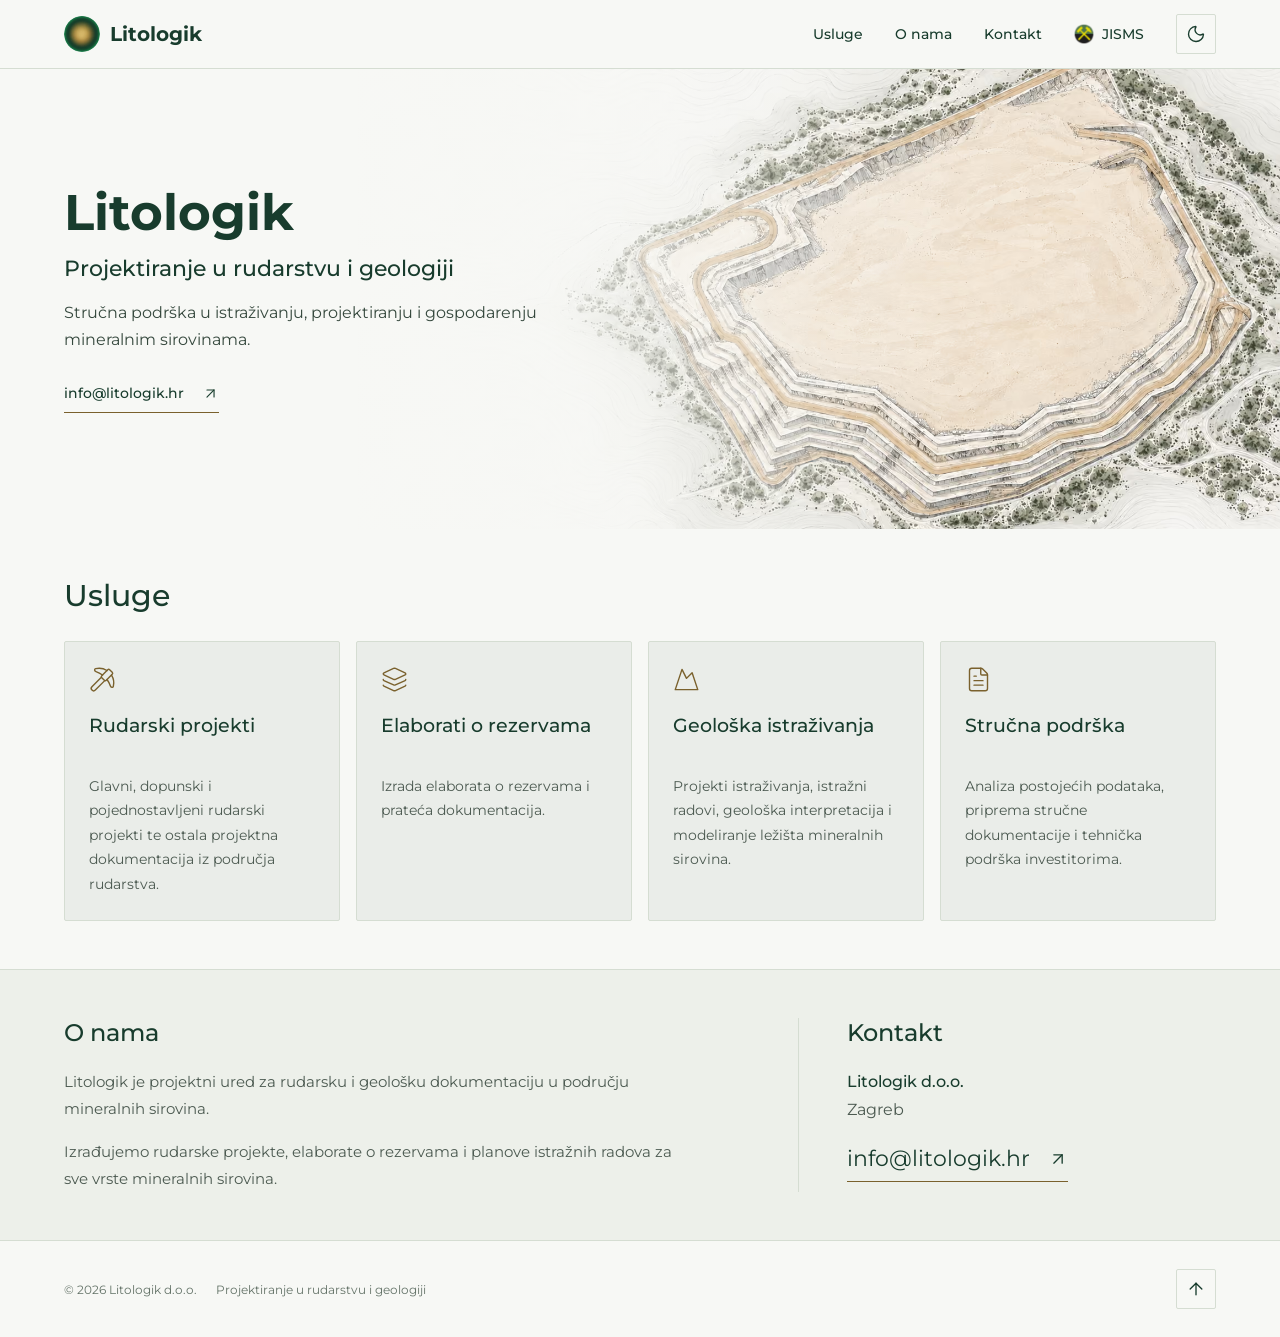
==== commit e2a644f3: "Add Litologik symbol beside existing brand name" ====
--- a/preview/index.html
+++ b/preview/index.html
@@ -29,6 +29,7 @@
     <header class="site-header" id="top">
       <div class="header-inner container">
         <a class="brand" href="#hero" aria-label="Litologik početna">
+          <span class="brand-symbol" aria-hidden="true"></span>
           <span class="brand-name">Litologik</span>
         </a>
         <nav class="desktop-nav" aria-label="Glavna navigacija">
--- a/preview/styles.css
+++ b/preview/styles.css
@@ -29,6 +29,7 @@
 .site-header {position:sticky;top:0;z-index:30;background:var(--paper);border-bottom:1px solid var(--line)}
 .header-inner {min-height:var(--header-height);display:flex;align-items:center;gap:32px}
 .brand {display:inline-flex;align-items:center;gap:10px;flex:none;color:var(--ink)}
+.brand-symbol {display:block;width:36px;height:36px;flex:none;border-radius:50%;background:url('assets/litologik-brand.webp') 15.6% 48% / 432% auto no-repeat}
 .brand-name {font-size:20px;font-weight:700;line-height:1.15;white-space:nowrap}
 .desktop-nav {display:flex;gap:32px;align-items:center;margin-left:auto}
 .desktop-nav a {position:relative;padding:10px 0;color:var(--ink);font-size:14px;font-weight:500}
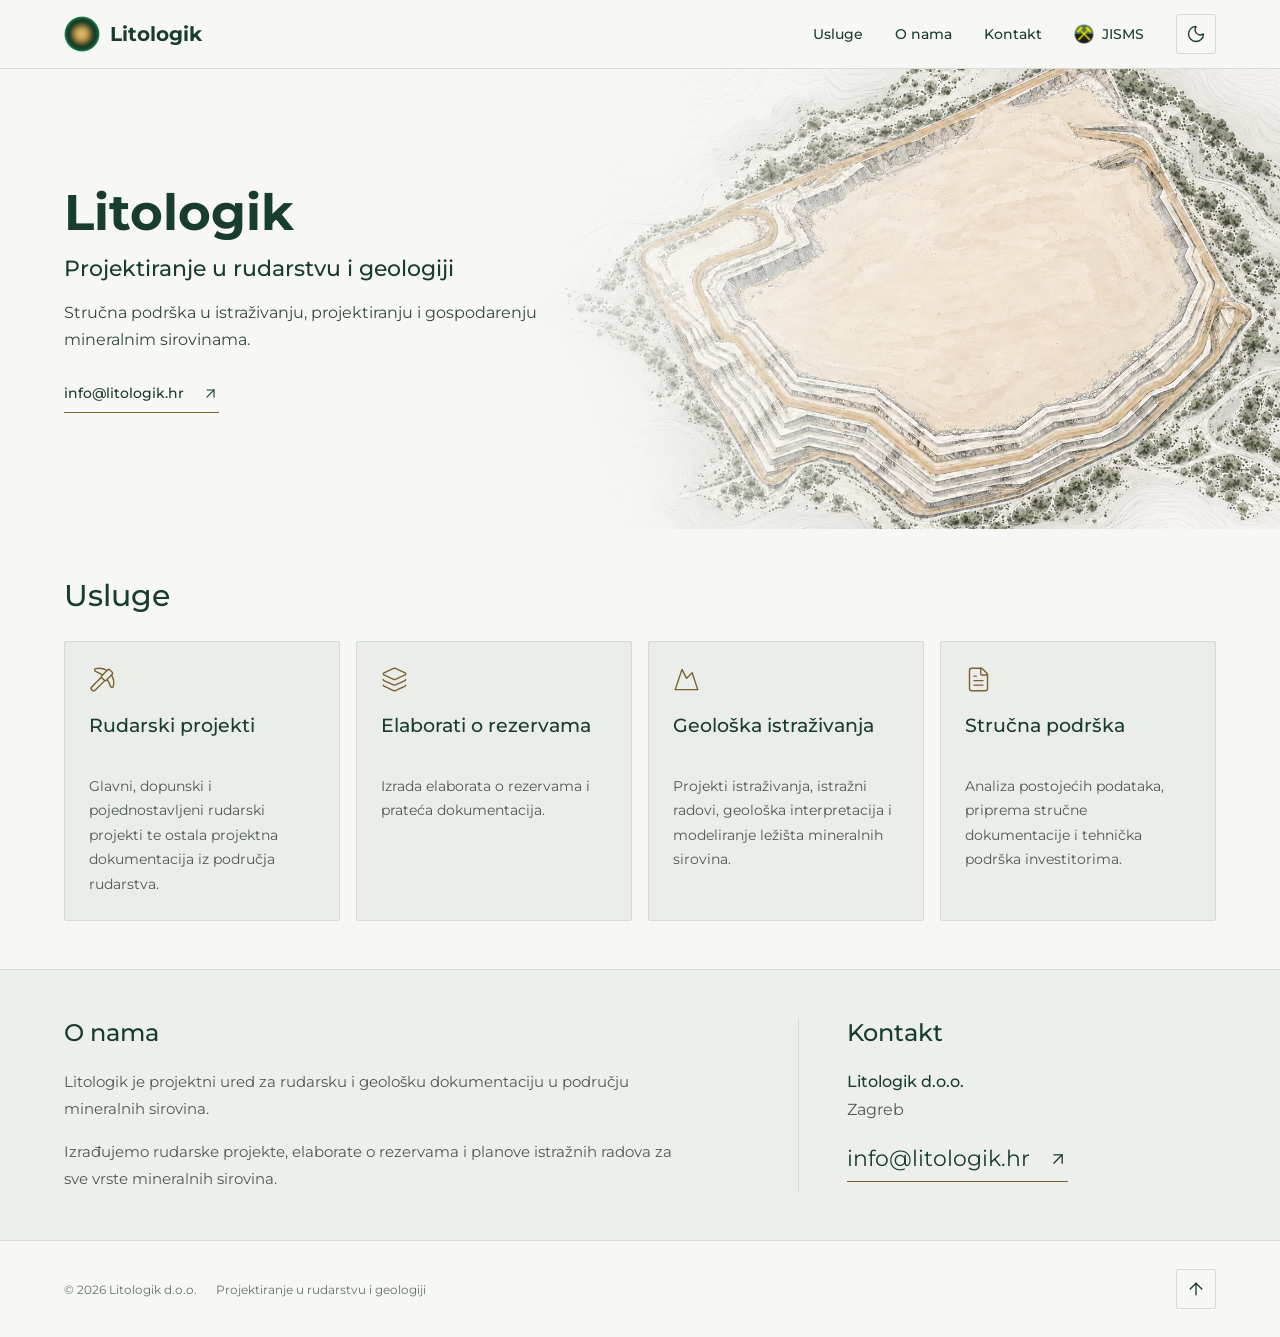
==== commit 037ff7f2: "Smooth Litologik header logo edges" ====
--- a/preview/index.html
+++ b/preview/index.html
@@ -7,11 +7,11 @@
     <meta name="description" content="Litologik pruža stručne usluge u području rudarstva i geologije, uključujući rudarske projekte, elaborate o rezervama i geološka istraživanja." />
     <meta name="robots" content="index, follow" />
     <meta name="theme-color" content="#f7f8f5" />
-    <link rel="icon" type="image/svg+xml" href="assets/litologik-icon.svg" />
+    <link rel="icon" type="image/png" sizes="64x64" href="assets/litologik-symbol-64.png" />
     <link rel="preload" href="assets/quarry-ag-1280.avif" as="image" type="image/avif" media="(max-width: 767px)" fetchpriority="high" />
     <link rel="preload" href="assets/quarry-ag-1672.avif" as="image" type="image/avif" media="(min-width: 768px)" fetchpriority="high" />
     <link rel="preload" href="assets/montserrat-medium-latin.woff2" as="font" type="font/woff2" crossorigin />
-    <link rel="stylesheet" href="styles.css?v=litologik-name" />
+    <link rel="stylesheet" href="styles.css?v=litologik-smooth-logo" />
     <link rel="stylesheet" href="brand.css?v=company-card" />
     <script>
       (() => {
@@ -29,7 +29,7 @@
     <header class="site-header" id="top">
       <div class="header-inner container">
         <a class="brand" href="#hero" aria-label="Litologik početna">
-          <span class="brand-symbol" aria-hidden="true"></span>
+          <img class="brand-symbol" src="assets/litologik-symbol-header.png" width="36" height="36" alt="" />
           <span class="brand-name">Litologik</span>
         </a>
         <nav class="desktop-nav" aria-label="Glavna navigacija">
--- a/preview/styles.css
+++ b/preview/styles.css
@@ -29,7 +29,7 @@
 .site-header {position:sticky;top:0;z-index:30;background:var(--paper);border-bottom:1px solid var(--line)}
 .header-inner {min-height:var(--header-height);display:flex;align-items:center;gap:32px}
 .brand {display:inline-flex;align-items:center;gap:10px;flex:none;color:var(--ink)}
-.brand-symbol {display:block;width:36px;height:36px;flex:none;border-radius:50%;background:url('assets/litologik-brand.webp') 15.6% 48% / 432% auto no-repeat}
+.brand-symbol {display:block;width:36px;height:36px;flex:none;object-fit:contain}
 .brand-name {font-size:20px;font-weight:700;line-height:1.15;white-space:nowrap}
 .desktop-nav {display:flex;gap:32px;align-items:center;margin-left:auto}
 .desktop-nav a {position:relative;padding:10px 0;color:var(--ink);font-size:14px;font-weight:500}
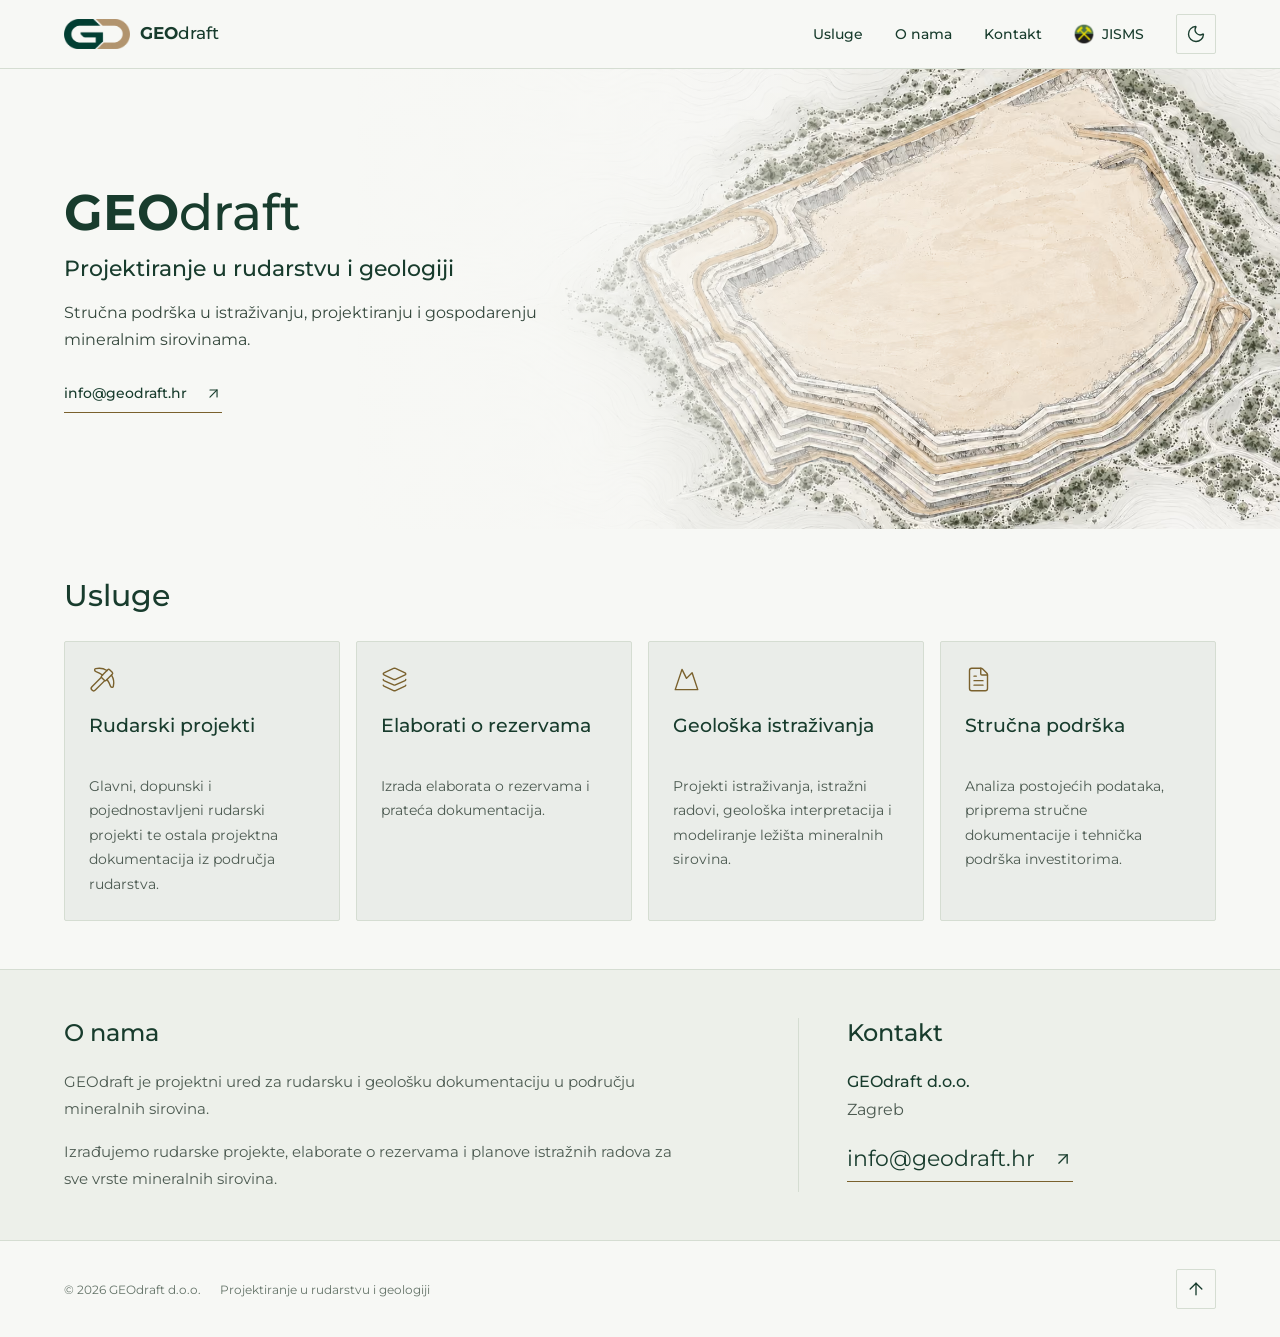
==== commit f70f6f1b: "Restore GEOdraft website branding and contact details" ====
--- a/preview/index.html
+++ b/preview/index.html
@@ -3,34 +3,35 @@
   <head>
     <meta charset="utf-8" />
     <meta name="viewport" content="width=device-width, initial-scale=1" />
-    <title>Litologik | Projektiranje u rudarstvu i geologiji</title>
-    <meta name="description" content="Litologik pruža stručne usluge u području rudarstva i geologije, uključujući rudarske projekte, elaborate o rezervama i geološka istraživanja." />
+    <title>GEOdraft | Projektiranje u rudarstvu i geologiji</title>
+    <meta name="description" content="GEOdraft pruža stručne usluge u području rudarstva i geologije, uključujući rudarske projekte, elaborate o rezervama i geološka istraživanja." />
     <meta name="robots" content="index, follow" />
     <meta name="theme-color" content="#f7f8f5" />
-    <link rel="icon" type="image/png" sizes="64x64" href="assets/litologik-symbol-64.png" />
+    <link rel="icon" type="image/png" sizes="64x64" href="assets/geodraft-icon-64.png" />
+    <link rel="apple-touch-icon" href="assets/geodraft-icon-180.png" />
     <link rel="preload" href="assets/quarry-ag-1280.avif" as="image" type="image/avif" media="(max-width: 767px)" fetchpriority="high" />
     <link rel="preload" href="assets/quarry-ag-1672.avif" as="image" type="image/avif" media="(min-width: 768px)" fetchpriority="high" />
     <link rel="preload" href="assets/montserrat-medium-latin.woff2" as="font" type="font/woff2" crossorigin />
-    <link rel="stylesheet" href="styles.css?v=litologik-smooth-logo" />
+    <link rel="stylesheet" href="styles.css?v=geodraft-pulse" />
     <link rel="stylesheet" href="brand.css?v=company-card" />
     <script>
       (() => {
         let theme;
-        try { theme = localStorage.getItem('litologik-theme') || localStorage.getItem('geodraft-theme') || localStorage.getItem('stratik-rework-theme'); } catch {}
+        try { theme = localStorage.getItem('geodraft-theme') || localStorage.getItem('stratik-rework-theme'); } catch {}
         document.documentElement.dataset.theme = theme === 'dark' ? 'dark' : 'light';
         document.documentElement.classList.add('js');
       })();
     </script>
     <script defer src="assets/icon-nodes.js"></script>
-    <script defer src="site.js?v=litologik-name"></script>
+    <script defer src="site.js?v=geodraft-pulse"></script>
   </head>
   <body>
     <a class="skip-link" href="#main">Preskoči na sadržaj</a>
     <header class="site-header" id="top">
       <div class="header-inner container">
-        <a class="brand" href="#hero" aria-label="Litologik početna">
-          <img class="brand-symbol" src="assets/litologik-symbol-header.png" width="36" height="36" alt="" />
-          <span class="brand-name">Litologik</span>
+        <a class="brand" href="#hero" aria-label="GEOdraft početna">
+          <img class="brand-symbol" src="assets/geodraft-mark-320.webp" width="320" height="149" alt="" />
+          <span class="brand-name">GEO<span>draft</span></span>
         </a>
         <nav class="desktop-nav" aria-label="Glavna navigacija">
           <a href="#usluge">Usluge</a>
@@ -70,10 +71,10 @@
         </picture>
         <div class="hero-inner container">
           <div class="hero-copy">
-            <h1 id="hero-title">Litologik</h1>
+            <h1 id="hero-title">GEO<span>draft</span></h1>
             <p class="hero-subtitle">Projektiranje u rudarstvu i geologiji</p>
             <p class="hero-description">Stručna podrška u istraživanju, projektiranju i gospodarenju mineralnim sirovinama.</p>
-            <a class="hero-contact" href="mailto:info@litologik.hr">info@litologik.hr <i data-icon="ArrowUpRight"></i></a>
+            <a class="hero-contact" href="mailto:info@geodraft.hr">info@geodraft.hr <i data-icon="ArrowUpRight"></i></a>
           </div>
         </div>
       </section>
@@ -111,7 +112,7 @@
           <section class="about" id="o-nama" aria-labelledby="about-title">
             <h2 id="about-title">O nama</h2>
             <div class="about-copy">
-              <p>Litologik je projektni ured za rudarsku i geološku dokumentaciju u području mineralnih sirovina.</p>
+              <p>GEOdraft je projektni ured za rudarsku i geološku dokumentaciju u području mineralnih sirovina.</p>
               <p>Izrađujemo rudarske projekte, elaborate o rezervama i planove istražnih radova za sve vrste mineralnih sirovina.</p>
             </div>
           </section>
@@ -119,9 +120,9 @@
           <section class="contact" id="kontakt" aria-labelledby="contact-title">
             <h2 id="contact-title">Kontakt</h2>
             <address class="contact-details">
-              <p class="contact-company">Litologik d.o.o.</p>
+              <p class="contact-company">GEOdraft d.o.o.</p>
               <p>Zagreb</p>
-              <a class="email-link" href="mailto:info@litologik.hr">info@litologik.hr <i data-icon="ArrowUpRight"></i></a>
+              <a class="email-link" href="mailto:info@geodraft.hr">info@geodraft.hr <i data-icon="ArrowUpRight"></i></a>
             </address>
           </section>
         </div>
@@ -131,7 +132,7 @@
     <footer class="site-footer">
       <div class="container footer-inner">
         <div class="footer-meta">
-          <p>&copy; <span data-year>2026</span> Litologik d.o.o. <span class="footer-description">Projektiranje u rudarstvu i geologiji</span></p>
+          <p>&copy; <span data-year>2026</span> GEOdraft d.o.o. <span class="footer-description">Projektiranje u rudarstvu i geologiji</span></p>
         </div>
         <a class="icon-button" href="#hero" aria-label="Na vrh stranice" title="Na vrh stranice"><i data-icon="ArrowUp"></i></a>
       </div>
--- a/preview/styles.css
+++ b/preview/styles.css
@@ -29,8 +29,18 @@
 .site-header {position:sticky;top:0;z-index:30;background:var(--paper);border-bottom:1px solid var(--line)}
 .header-inner {min-height:var(--header-height);display:flex;align-items:center;gap:32px}
 .brand {display:inline-flex;align-items:center;gap:10px;flex:none;color:var(--ink)}
-.brand-symbol {display:block;width:36px;height:36px;flex:none;object-fit:contain}
-.brand-name {font-size:20px;font-weight:700;line-height:1.15;white-space:nowrap}
+.brand-symbol {display:block;width:66px;height:31px;flex:none;object-fit:contain}
+:root[data-theme=dark] .brand-symbol {filter:brightness(0) invert(1)}
+@keyframes brand-pulse {
+  0%,100% {transform:scale(1)}
+  50% {transform:scale(1.06)}
+}
+@media(prefers-reduced-motion:no-preference) {
+  .site-header .brand-symbol {animation:brand-pulse 5s ease-in-out infinite}
+  .page-hidden .site-header .brand-symbol {animation-play-state:paused}
+}
+.brand-name {font-size:17px;font-weight:700;line-height:1.15;white-space:nowrap}
+.brand-name>span,.hero h1>span {font-weight:500}
 .desktop-nav {display:flex;gap:32px;align-items:center;margin-left:auto}
 .desktop-nav a {position:relative;padding:10px 0;color:var(--ink);font-size:14px;font-weight:500}
 .desktop-nav a:after {content:'';position:absolute;left:0;right:0;bottom:3px;height:1px;background:var(--accent-ink);transform:scaleX(0);transform-origin:left;transition:transform .2s}
@@ -113,7 +123,8 @@
   h3 {font-size:21px}
   .section-space {padding-block:36px}
   .header-inner {gap:16px}
-  .brand-name {font-size:18px}
+  .brand-symbol {width:54px;height:25px}
+  .brand-name {font-size:15px}
   .desktop-nav {gap:0 16px;flex-wrap:wrap;min-width:0}
   .desktop-nav a {font-size:13px}
   .js .desktop-nav {display:none}
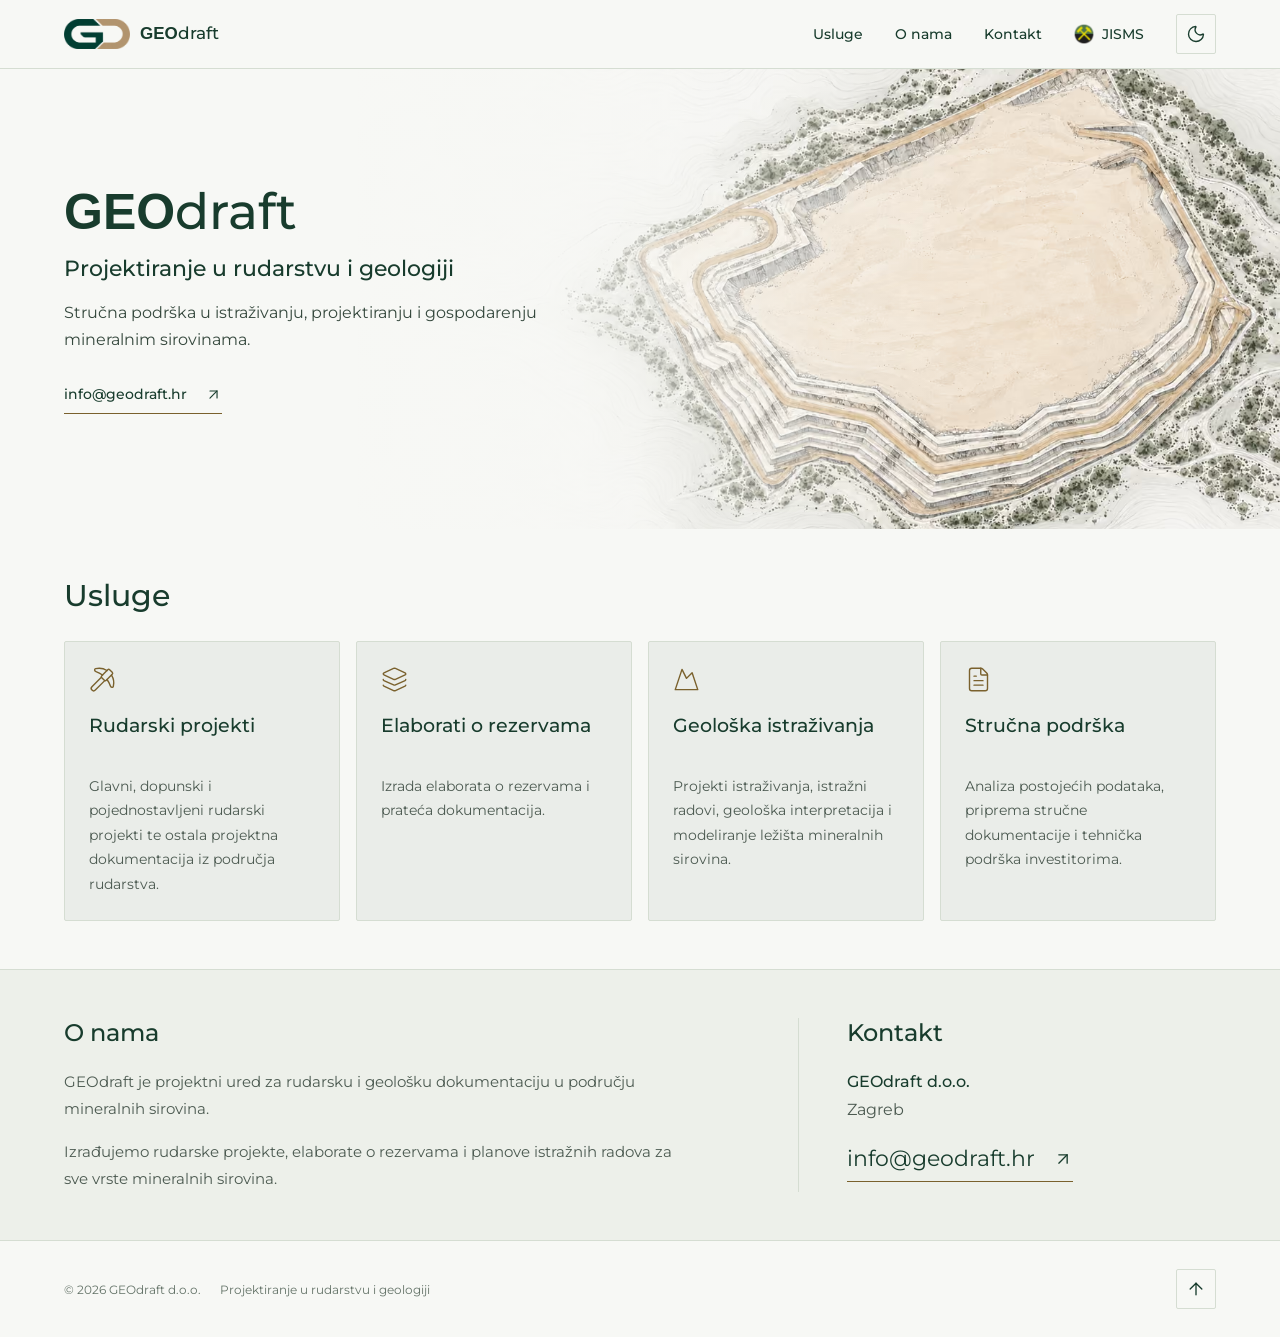
==== commit 95d7d902: "Use Arial Bold for GEO in website branding" ====
--- a/preview/index.html
+++ b/preview/index.html
@@ -12,7 +12,7 @@
     <link rel="preload" href="assets/quarry-ag-1280.avif" as="image" type="image/avif" media="(max-width: 767px)" fetchpriority="high" />
     <link rel="preload" href="assets/quarry-ag-1672.avif" as="image" type="image/avif" media="(min-width: 768px)" fetchpriority="high" />
     <link rel="preload" href="assets/montserrat-medium-latin.woff2" as="font" type="font/woff2" crossorigin />
-    <link rel="stylesheet" href="styles.css?v=geodraft-pulse" />
+    <link rel="stylesheet" href="styles.css?v=geodraft-arial" />
     <link rel="stylesheet" href="brand.css?v=company-card" />
     <script>
       (() => {
--- a/preview/styles.css
+++ b/preview/styles.css
@@ -40,7 +40,8 @@
   .page-hidden .site-header .brand-symbol {animation-play-state:paused}
 }
 .brand-name {font-size:17px;font-weight:700;line-height:1.15;white-space:nowrap}
-.brand-name>span,.hero h1>span {font-weight:500}
+.brand-name,.hero h1 {font-family:Arial,Helvetica,sans-serif}
+.brand-name>span,.hero h1>span {font-family:Montserrat,Arial,sans-serif;font-weight:500}
 .desktop-nav {display:flex;gap:32px;align-items:center;margin-left:auto}
 .desktop-nav a {position:relative;padding:10px 0;color:var(--ink);font-size:14px;font-weight:500}
 .desktop-nav a:after {content:'';position:absolute;left:0;right:0;bottom:3px;height:1px;background:var(--accent-ink);transform:scaleX(0);transform-origin:left;transition:transform .2s}
